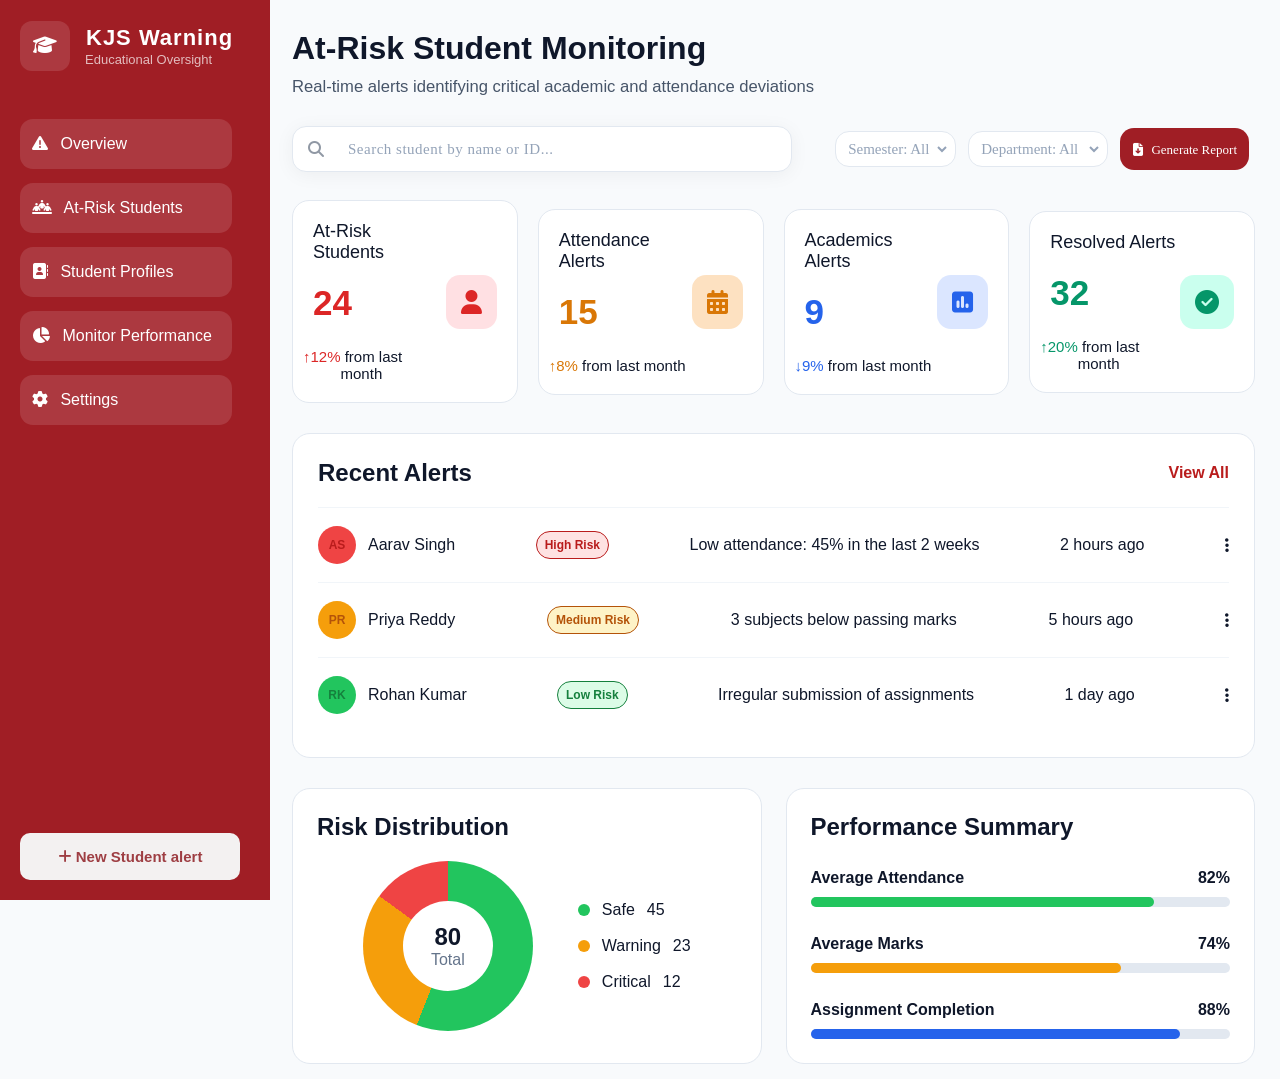
==== index.html @ 306407a9 "first commit" ====
<!DOCTYPE html>
<html lang="en">
<head>
   <meta charset="UTF-8">
   <meta name="viewport" content="width=device-width, initial-scale=1.0">
   <title>Attempt</title>
   <link rel="stylesheet" href="style.css">
   <link
    href="https://cdnjs.cloudflare.com/ajax/libs/font-awesome/6.5.2/css/all.min.css"
    rel="stylesheet">
</head>
<body>

  <aside class="sidebar">
    <div class="sidebar-header">
      <div class="logo-icon">
        <i class="fa-solid fa-graduation-cap"></i>
      </div>
      <div class="sidebar-header-text">
        <p class="sidebar-title">KJS Warning</p>
        <p class="sidebar-subtitle">Educational Oversight</p>
      </div>
    </div>
    <ul class="sidebar-menu">
      <li class="active">
        <a href="#">
          <i class="fa-solid fa-triangle-exclamation"></i>
          Overview
        </a>
      </li>
      <li>
        <a href="#">
          <i class="fa-solid fa-people-line"></i>
          At-Risk Students
        </a>
      </li>
      <li>
        <a href="#">
          <i class="fa-solid fa-address-book"></i>
          Student Profiles
        </a>
      </li>
      <li>
        <a href="#">
          <i class="fa-solid fa-chart-pie"></i>
          Monitor Performance
        </a>
      </li>
      <li>
        <a href="#">
          <i class="fa-solid fa-gear"></i>
          Settings
        </a>
      </li>
    </ul>
    <button class="add-student"><i class="fa-solid fa-plus"></i>  New Student alert</button>
  </aside>
  <main class="main">
    <div class="dashboard-text">
      <p class="dashboard-title">
        At-Risk Student Monitoring
      </p>
      <p class="dashboard-subtitle">
        Real-time alerts identifying critical academic and attendance deviations
      </p>
    </div>
    <header>
      <div class="searchbox-container">
         <i class="fa-solid fa-magnifying-glass"></i>
         <input placeholder="Search student by name or ID..." type="text" id="searchInput">
      </div>
      <div class="right-section">
        <div class="semester">
          <select>
            <option>Semester: All</option>
            <option>Semester 1</option>
            <option>Semester 2</option>
            <option>Semester 3</option>
            <option>Semester 4</option>
          </select>
        </div>
        <div class="department">
          <select>
            <option>Department: All</option>
            <option>COMPUTER</option>
            <option>IT</option>
            <option>MECHANICAL</option>
            <option>EXTC</option>
            <option>ELECTRONICS</option>
          </select>
        </div>
        <div class="report-button">
          <a href="#">
            <i class="fa-solid fa-file-arrow-down"></i>
            Generate Report
          </a>
        </div>
      </div>
    </header>
    <section class="alert-cards">
      <div class="red-card">
        <div class="text-section">
          <p class="card-title">At-Risk Students</p>
          <p class="card-stat">24</p>
          <p class="card-info"><span class="re-hi">&uarr;12&percnt;
          </span>&nbsp;from last month</p>
        </div>
        <div class="icon-section">
          <i class="fa-solid fa-user"></i>
        </div>
      </div>
      <div class="yellow-card">
         <div class="text-section">
           <p class="card-title">Attendance Alerts</p>
           <p class="card-stat">15</p>
           <p class="card-info"><span class="ye-hi">&uarr;8&percnt;</span>&nbsp;from last month</p>
         </div>
         <div class="icon-section">
          <i class="fa-solid fa-calendar-days"></i>
         </div>
      </div>
      <div class="blue-card">
        <div class="text-section">
          <p class="card-title">Academics Alerts</p>
          <p class="card-stat">9</p>
          <p class="card-info"><span class="bl-hi">&darr;9&percnt;</span>&nbsp;from last month</p>
        </div>
        <div class="icon-section">
          <i class="fa-solid fa-square-poll-vertical"></i>
        </div>
      </div>
      <div class="green-card">
        <div class="text-section">
          <p class="card-title">Resolved Alerts</p>
          <p class="card-stat">32</p>
          <p class="card-info"><span class="gr-hi">&uarr;20&percnt;</span>&nbsp;from last month</p>
        </div>
        <div class="icon-section">
          <i class="fa-solid fa-circle-check"></i>
        </div>
      </div>
    </section>

    <section class="recent-alerts">
      <div class="recent-header">
          <h2>Recent Alerts</h2>
          <a href="#">View All</a>
      </div>
      <div class="alert-row">
          <div class="student-info">
              <div class="student-avatar red">
                  AS
              </div>
              <p class="student-name">
                  Aarav Singh
              </p>
          </div>
          <div class="risk-tag high">
              High Risk
          </div>
          <p class="alert-description">
              Low attendance: 45% in the last 2 weeks
          </p>
          <p class="alert-time">
              2 hours ago
          </p>
          <i class="fa-solid fa-ellipsis-vertical"></i>
      </div>
      <div class="alert-row">
          <div class="student-info">
              <div class="student-avatar yellow">
                  PR
              </div>
              <p class="student-name">
                  Priya Reddy
              </p>
          </div>
          <div class="risk-tag medium">
              Medium Risk
          </div>
          <p class="alert-description">
              3 subjects below passing marks
          </p>
          <p class="alert-time">
              5 hours ago
          </p>
          <i class="fa-solid fa-ellipsis-vertical"></i>
      </div>
      <div class="alert-row">
          <div class="student-info">
              <div class="student-avatar green">
                  RK
              </div>
              <p class="student-name">
                  Rohan Kumar
              </p>
          </div>
          <div class="risk-tag low">
              Low Risk
          </div>
          <p class="alert-description">
              Irregular submission of assignments
          </p>
          <p class="alert-time">
              1 day ago
          </p>
          <i class="fa-solid fa-ellipsis-vertical"></i>
      </div>
    </section>
    <section class="bottom-section">
    <!-- Risk Distribution -->
        <div class="risk-card">
            <h2>Risk Distribution</h2>
            <div class="risk-content">
                <div class="pie-chart">
                    <div class="pie-center">
                        <h2>80</h2>
                        <p>Total</p>
                    </div>
                </div>
                <div class="risk-legend">
                    <div class="legend-item">
                        <span class="dot green"></span>
                        <p>Safe</p>
                        <span>45</span>
                    </div>
                    <div class="legend-item">
                        <span class="dot yellow"></span>
                        <p>Warning</p>
                        <span>23</span>
                    </div>
                    <div class="legend-item">
                        <span class="dot red"></span>
                        <p>Critical</p>
                        <span>12</span>
                    </div>
                </div>
            </div>
        </div>
        <!-- Performance Summary -->
        <div class="performance-card">
            <h2>Performance Summary</h2>
            <div class="performance-item">
                <div class="performance-top">
                    <span>Average Attendance</span>
                    <span>82%</span>
                </div>
                <div class="progress">
                    <div class="progress-fill green-fill"></div>
                </div>
            </div>
            <div class="performance-item">
                <div class="performance-top">
                    <span>Average Marks</span>
                    <span>74%</span>
                </div>
                <div class="progress">
                    <div class="progress-fill orange-fill"></div>
                </div>
            </div>
            <div class="performance-item">
                <div class="performance-top">
                    <span>Assignment Completion</span>
                    <span>88%</span>
                </div>
                <div class="progress">
                    <div class="progress-fill blue-fill"></div>
                </div>
            </div>
        </div>
    </section> 
  </main>

    
</body>
</html>
---- style.css ----
@font-face {
    font-family: "Plus Jakarta Sans";
    src: url("fonts/PlusJakartaSans-VariableFont.ttf");
}
@font-face{
    font-family: "Fira Sans";
    src: url("fonts/FiraSans-Regular.ttf");
    font-weight: 400;
}

@font-face{
    font-family: "Fira Sans";
    src: url("fonts/FiraSans-SemiBold.ttf");
    font-weight: 600;
}
@font-face{
    font-family: "Fira Sans";
    src: url("fonts/FiraSans-Bold.ttf");
    font-weight: 700;
}

@font-face{
    font-family: "Fira Sans";
    src: url("fonts/FiraSans-Medium.ttf");
    font-weight: 500;
}
@font-face{
    font-family: "Fira Sans";
    src: url("fonts/FiraSans-Light.ttf");
    font-weight: 300;
}

*{
    margin: 0;
    padding: 0;
    box-sizing: border-box;
}

body{
    font-family: "Fira Sans",Arial;
    padding: 0;
    background-color: #F8FAFC;
}
.sidebar{
    position: fixed;
    display:flex;
    flex-direction: column;
    top: 0;
    left: 0;
    bottom: 0;
    background-color: #A01E25;
    padding-top: 18px;
    padding-left:20px;
    padding-right:30px;
    width:clamp(270px, 2vw, 288px);
    
}
.sidebar-header{
    display:flex;
    flex-direction: row;
    height: 55px;
    align-items: center;
    margin-bottom: 16px;
}
.logo-icon i{
    width: 50px;
    height: 50px;
    border-radius: 12px;
    color: white;
    background-color: rgba(255,255,255,.12);
    font-size: 19px;
    display: flex;
    justify-content: center;
    align-items: center;
    margin-right: 15px;
}
.sidebar-title{
    color: white;
    font-size: 22px;
    font-weight: 800;
    letter-spacing: 1px;
    margin:1px;
}
.sidebar-menu i{
    margin-right: 8px;
}
.sidebar-subtitle{
    color: rgba(255,255,255,.7);
    font-size: 13px;
    font-weight: 400;
    margin: 0;
}
.sidebar-menu{
    flex:1;
    flex-direction: column;
    justify-content: flex-start;
    align-items: center;
    list-style: none;
    padding:0;
    margin: 30px 0 0;
}
.sidebar-menu li{
    display:flex;
    height:50px;
    flex-direction: row;
    align-items: center;
    border: none;
    border-radius: 13px;
    margin-bottom:14px;
    padding:12px;
    background-color: rgba(255,255,255,.12);
    font-size: 16px;
    margin-right:8px;
    transition: background-color 0.15s;
}
.sidebar-menu li:hover{
    background-color: #bb5c60;
} 
.sidebar-menu a{
    text-decoration: none;
    color:white;
}
.add-student{
    margin-top: auto;
    margin-bottom: 20px;
    border:none;
    background-color: rgb(243, 241, 241);
    color: #9e3e43;
    font-weight: 600;
    font-size: 15px;
    border-radius: 10px;
    padding: 15px 20px;
    transition: transform 0.15s ease-in-out;
}
.add-student:hover{
    transform:translateY(-3px);
    box-shadow: 1px 1px 3px rgba(78, 23, 23, 0.8);
}
.main{
    margin-left: clamp(270px, 2vw, 288px);
    width:calc(100%-clamp(270px, 2vw, 288px));
    padding: 30px 25px 15px 22px;
    color: #0F172A;
}
.dashboard-text{
    display:flex;
    flex-direction: column;
    flex:1;
    flex-wrap: nowrap;
}
.dashboard-title{
    font-weight:bold;
    margin-bottom: 10px;
    font-size: clamp(24px, 3vw, 32px);
}
.dashboard-subtitle{
    font-weight:400;
    color:#475569;
    font-size: clamp(15px, 1.3vw, 21px);
}
header{
    display:flex;
    flex:1;
    align-items: center;
    justify-content: space-between;
    margin-top: 25px;
}
.searchbox-container{
    display:flex;
    flex:1;
    align-items: center;
    justify-content: center;
    border: 1px solid #E2E8F0;
    border-radius:14px;
    padding: 8px;
    max-width: 500px;
    height:auto;
    width:350px;
    gap: 3px;
    background-color: white;
    box-shadow: 0 3px 19px rgba(0,0,0,.05);
}
.searchbox-container:hover{
    border-color: #CBD5E1;
}
.searchbox-container i{
    margin:6px 18px 6px 7px;
    color:#475569;
    opacity: .6;
}
.searchbox-container input{
    border:none;
    outline:none;
    color:#475569;
    background: transparent;
    font-size:17px;
    padding: 3px;
    flex:1;
    font-family: "Fira Sans";
    letter-spacing: .5px;
}
.searchbox-container input::placeholder{
    color:#94A3B8;
    font-size:15px;
}
.right-section{
    display:flex;
    align-items: center;
    justify-content: space-between;
    flex-shrink:0;
}
.semester, .department{
    display: flex;
    align-items: center;
    justify-content: center;
    padding: 5px;
    height: auto;
    border: 1px solid #E2E8F0;
    border-radius: 14px;
    background-color: white;
    margin:6px;
}
.semester select, .department select{
    background: transparent;
    border:none;
    outline:none;
    font-family: "Fira Sans";
    color:#94A3B8;
    font-size:15px;
    padding: 3px;
}

.semester:hover, .department:hover{
    border-color: #CBD5E1;
    color: #475569;
}
.report-button{
    display: flex;
    align-items: center;
    justify-content: center;
    height: 42px;
    border: none;
    border-radius: 14px;
    background-color: #A01E25;
    margin:6px;
    padding: 10px 12px 10px 8px;
}
.report-button:hover{
    background-color: #78141E;
    box-shadow: 0 3px 19px rgba(0,0,0,.05);
}
.report-button a{
    text-decoration: none;
    color:white;
    font-family: "Fira Sans";
    font-weight: 500;
    font-size: 13px;;
}
.report-button i{
    color: white;
    margin:5px;
}
.alert-cards{
    margin-top: 24px;
    display: flex;
    align-items: center;
    justify-content: center;
    gap:20px;
    height: auto;
    width:auto;
    flex:1;
}
.red-card, .yellow-card, .blue-card, .green-card{
    
    padding:20px;
    width: 280px;
    border: 1px solid #E2E8F0;
    border-radius: 17px;
    display: flex;
    flex:1;
    flex-direction: row;
    align-items: center;
    justify-content: center;
    background-color: white;
    transition: transform 0.15s ease-in-out;
}

.red-card:hover, .yellow-card:hover, .blue-card:hover, .green-card:hover{
    box-shadow: 0 3px 19px rgba(0,0,0,.05);
    transform:translateY(-3px);
}

.text-section p{
    display:flex;
    flex:1;
}

.icon-section{
    display:flex;
    flex-direction:column;
    align-items: center;
    font-size: 24px;
    
}
.card-title{
    font-size:18px;
    font-weight:500;
    margin-bottom:20px;
}
.card-stat{
    font-size: 35px;
    font-weight: 600;
    margin-bottom:25px;
}
.card-info{
    font-size: 15px;
    margin-left: -10px;
}
.red-card:hover{
    background-color:#ffd5d992;
}
.yellow-card:hover{
    background-color:#fdd7aca8;
}
.blue-card:hover{
    background-color:#d2e0ff8d;
}
.green-card:hover{
    background-color:#96ffde49;
}

.red-card .card-stat,.re-hi{
    color:#DC2626;
}
.yellow-card .card-stat,.ye-hi{
    color: #D97706;
}
.blue-card .card-stat,.bl-hi{
    color:#2563EB;
}
.green-card .card-stat,.gr-hi{
    color:#059669;
}
.red-card .icon-section{
    background-color: #ffd5d9b9 ;
    padding:15px;
    border: none;
    border-radius: 14px;
    color:#DC2626;
}
.yellow-card .icon-section{
    background-color:#fdd7acbc ;
    padding:15px;
    border: none;
    border-radius: 14px;
    color:#D97706;
}
.blue-card .icon-section{
    background-color: #d2e0ffcb;
    padding:15px;
    border: none;
    border-radius: 14px;
    color:#2563EB;
}
.green-card .icon-section{
    background-color: #96ffde81;
    padding:15px;
    border: none;
    border-radius: 14px;
    color:#059669;
}


.recent-alerts{
    margin-top:30px;
    background:white;
    border:1px solid #E2E8F0;
    border-radius:18px;
    padding:25px;
}

.recent-header{
    display:flex;
    justify-content:space-between;
    align-items:center;
    margin-bottom:20px;
}

.recent-header a{
    text-decoration:none;
    color:#B91C1C;
    font-weight:600;
}

.alert-row{
    display:flex;
    align-items:center;
    justify-content:space-between;
    padding:18px 0;
    border-top:1px solid #F1F5F9;
}

.student-info{
    display:flex;
    align-items:center;
    gap:12px;
}
.student-avatar{
    width:38px;
    height:38px;
    border-radius:50%;
    display:flex;
    justify-content:center;
    align-items:center;
    font-size:12px;
    font-weight:bold;
}

.red{
    background:#FEE2E2;
    color:#B91C1C;
}

.yellow{
    background:#FEF3C7;
    color:#B45309;
}

.green{
    background:#DCFCE7;
    color:#15803D;
}
.risk-tag{
    padding:6px 8px;
    border-radius:20px;
    font-size:12px;
    font-weight:600;
}

.high{
    background:#FEE2E2;
    color:#B91C1C;
    border: 1px solid #B91C1C;
}

.medium{
    background:#FEF3C7;
    color:#B45309;
    border:1px solid #B45309;
}

.low{
    background:#DCFCE7;
    color:#15803D;
    border:1px solid #15803D;
}
.bottom-section{
    display:flex;
    gap:24px;
    margin-top:30px;
}
.risk-card,
.performance-card{

    flex:1;

    background:white;
    border:1px solid #E2E8F0;
    border-radius:18px;
    padding:24px;

}
.risk-content{
    display:flex;
    align-items:center;
    justify-content:center;
    gap:45px;
    margin-top:20px;
}

.pie-chart{

    width:170px;
    height:170px;

    border-radius:50%;

    background:conic-gradient(
        #22C55E 0% 56%,
        #F59E0B 56% 85%,
        #EF4444 85% 100%
    );

    display:flex;
    justify-content:center;
    align-items:center;

}

.pie-center{

    width:90px;
    height:90px;

    border-radius:50%;
    background:white;

    display:flex;
    flex-direction:column;
    justify-content:center;
    align-items:center;

}

.pie-center h2{
    margin:0;
}

.pie-center p{
    margin:0;
    color:#64748B;
}
.risk-legend{
    display:flex;
    flex-direction:column;
    gap:18px;
}

.legend-item{
    display:flex;
    align-items:center;
    gap:12px;
}

.dot{

    width:12px;
    height:12px;

    border-radius:50%;

}

.green{
    background:#22C55E;
}

.yellow{
    background:#F59E0B;
}

.red{
    background:#EF4444;
}
.performance-card{

    display:flex;
    flex-direction:column;
    gap:28px;

}

.performance-item{

    display:flex;
    flex-direction:column;
    gap:10px;

}

.performance-top{

    display:flex;
    justify-content:space-between;
    font-weight:600;

}
.progress{

    height:10px;
    background:#E2E8F0;
    border-radius:999px;

}

.progress-fill{

    height:100%;
    border-radius:999px;

}

.green-fill{
    width:82%;
    background:#22C55E;
}

.orange-fill{
    width:74%;
    background:#F59E0B;
}

.blue-fill{
    width:88%;
    background:#2563EB;
}
@media (max-width:1000px){

    .bottom-section{
        flex-direction:column;
    }

}
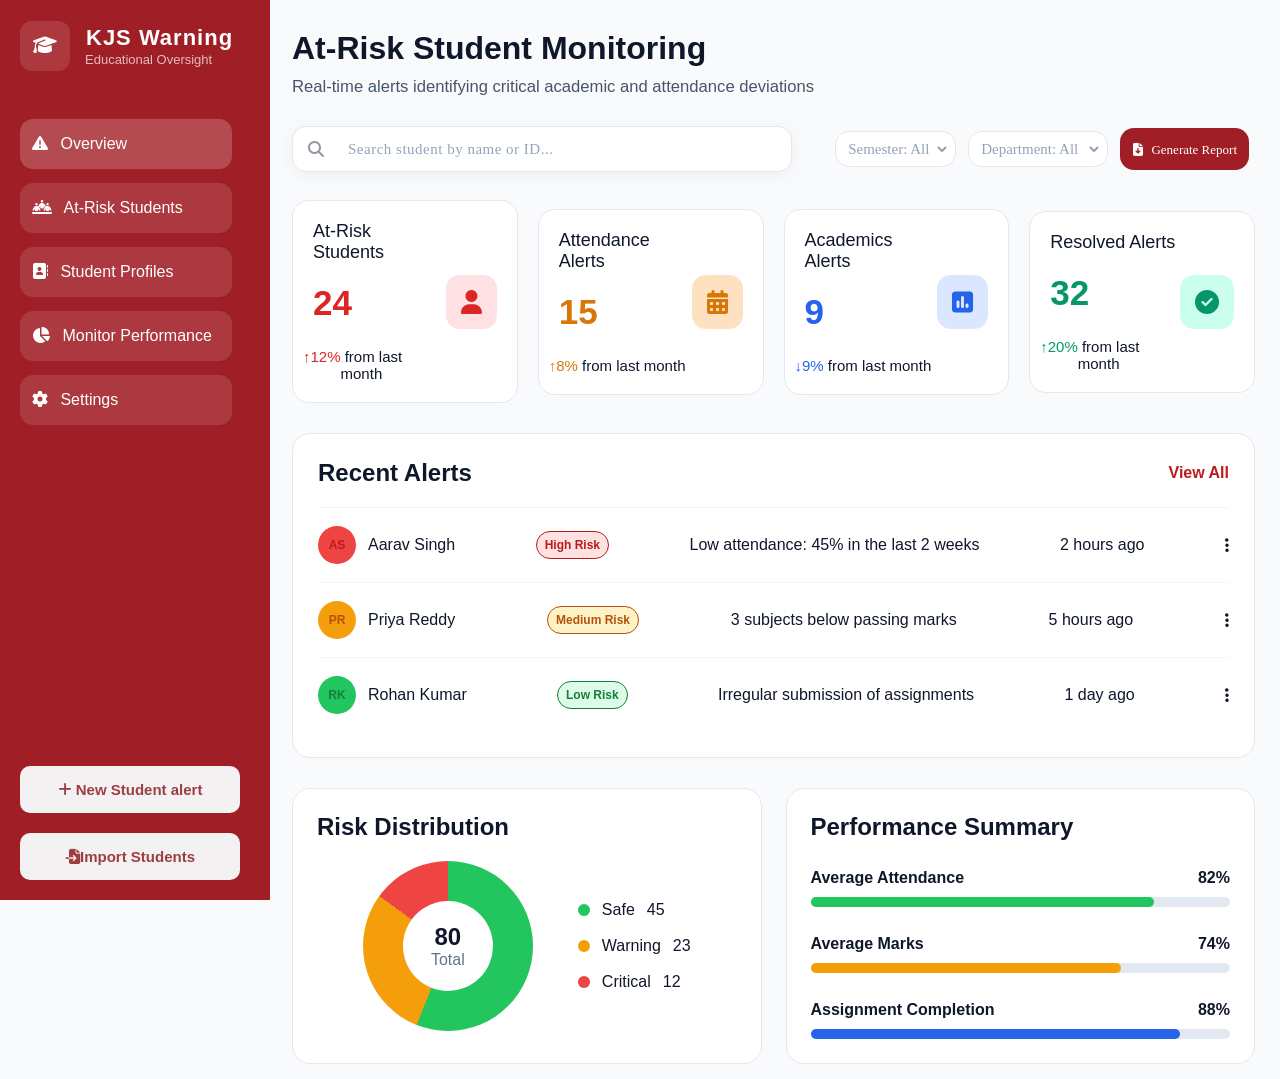
==== commit 2cdfe130: "Add student profiles and CSV import" ====
--- a/index.html
+++ b/index.html
@@ -11,7 +11,7 @@
 </head>
 <body>
 
-  <aside class="sidebar">
+ <aside class="sidebar">
     <div class="sidebar-header">
       <div class="logo-icon">
         <i class="fa-solid fa-graduation-cap"></i>
@@ -29,31 +29,34 @@
         </a>
       </li>
       <li>
-        <a href="#">
+        <a href="#"class="api-feature">
           <i class="fa-solid fa-people-line"></i>
           At-Risk Students
         </a>
       </li>
       <li>
-        <a href="#">
+        <a href="students.html">
           <i class="fa-solid fa-address-book"></i>
           Student Profiles
         </a>
       </li>
       <li>
-        <a href="#">
+        <a href="#" class="api-feature">
           <i class="fa-solid fa-chart-pie"></i>
           Monitor Performance
         </a>
       </li>
       <li>
-        <a href="#">
+        <a href="#" class="api-feature">
           <i class="fa-solid fa-gear"></i>
           Settings
         </a>
       </li>
     </ul>
     <button class="add-student"><i class="fa-solid fa-plus"></i>  New Student alert</button>
+    <button class="btn-import" id="importStudentsBtn"><i class="fas fa-file-import"></i>Import Students</button>
+
+    <input type="file" id="csvFile" accept=".csv" hidden>
   </aside>
   <main class="main">
     <div class="dashboard-text">
@@ -208,7 +211,7 @@
       </div>
     </section>
     <section class="bottom-section">
-    <!-- Risk Distribution -->
+
         <div class="risk-card">
             <h2>Risk Distribution</h2>
             <div class="risk-content">
@@ -237,7 +240,7 @@
                 </div>
             </div>
         </div>
-        <!-- Performance Summary -->
+        
         <div class="performance-card">
             <h2>Performance Summary</h2>
             <div class="performance-item">
@@ -270,7 +273,49 @@
         </div>
     </section> 
   </main>
-
-    
+  <div class="modal-overlay" id="studentModal">
+    <div class="student-modal">
+
+        <button class="modal-close" id="closeModal">
+            <i class="fa-solid fa-xmark"></i>
+        </button>
+
+        <h2>Add New Student</h2>
+        <p>Enter the student's academic information.</p>
+
+        <label for="studentName">Student Name</label>
+        <input type="text" id="studentName" placeholder="Enter student name">
+
+        <label for="studentId">Student ID</label>
+        <input type="text" id="studentId" placeholder="Enter student ID">
+
+        <label for="department">Department</label>
+        <select id="department">
+            <option value="">Select department</option>
+            <option value="COMPUTER">Computer</option>
+            <option value="IT">IT</option>
+            <option value="MECHANICAL">Mechanical</option>
+            <option value="EXTC">EXTC</option>
+            <option value="ELECTRONICS">Electronics</option>
+        </select>
+
+        <label for="semester">Semester</label>
+        <select id="semester">
+            <option value="">Select semester</option>
+            <option value="1">Semester 1</option>
+            <option value="2">Semester 2</option>
+            <option value="3">Semester 3</option>
+            <option value="4">Semester 4</option>
+        </select>
+
+        <button class="save-student" id="saveStudent">
+            Add Student
+        </button>
+
+    </div>
+  </div>
+  <input type="file" id="csvFile" accept=".csv" hidden>
+
+  <script src="script.js"></script>
 </body>
 </html>
--- a/style.css
+++ b/style.css
@@ -116,11 +116,18 @@
 .sidebar-menu li:hover{
     background-color: #bb5c60;
 } 
+.sidebar-menu li.active {
+    background-color: rgba(255,255,255,.20);
+}
+
+.sidebar-menu li:hover {
+    background-color: rgba(255,255,255,.12);
+}
 .sidebar-menu a{
     text-decoration: none;
     color:white;
 }
-.add-student{
+.add-student, .btn-import{
     margin-top: auto;
     margin-bottom: 20px;
     border:none;
@@ -132,7 +139,7 @@
     padding: 15px 20px;
     transition: transform 0.15s ease-in-out;
 }
-.add-student:hover{
+.add-student:hover, .btn-import:hover{
     transform:translateY(-3px);
     box-shadow: 1px 1px 3px rgba(78, 23, 23, 0.8);
 }
@@ -610,4 +617,71 @@
         flex-direction:column;
     }
 
+}
+.modal-overlay {
+    display: none;
+    position: fixed;
+    inset: 0;
+    background: rgba(15, 23, 42, 0.45);
+    justify-content: center;
+    align-items: center;
+    z-index: 1000;
+}
+
+.student-modal {
+    position: relative;
+    width: 420px;
+    max-width: 90%;
+    background: white;
+    border-radius: 18px;
+    padding: 28px;
+}
+
+.modal-close {
+    position: absolute;
+    top: 15px;
+    right: 18px;
+    border: none;
+    background: none;
+    font-size: 20px;
+    cursor: pointer;
+    color: #475569;
+}
+
+.student-modal h2 {
+    margin-bottom: 6px;
+}
+
+.student-modal p {
+    color: #64748B;
+    margin-bottom: 20px;
+}
+
+.student-modal label {
+    display: block;
+    margin-top: 14px;
+    margin-bottom: 6px;
+    font-weight: 500;
+}
+
+.student-modal input,
+.student-modal select {
+    width: 100%;
+    padding: 10px;
+    border: 1px solid #CBD5E1;
+    border-radius: 9px;
+    font-family: "Fira Sans";
+}
+
+.save-student {
+    width: 100%;
+    margin-top: 22px;
+    padding: 12px;
+    border: none;
+    border-radius: 9px;
+    background: #A01E25;
+    color: white;
+    font-family: "Fira Sans";
+    font-weight: 600;
+    cursor: pointer;
 }
